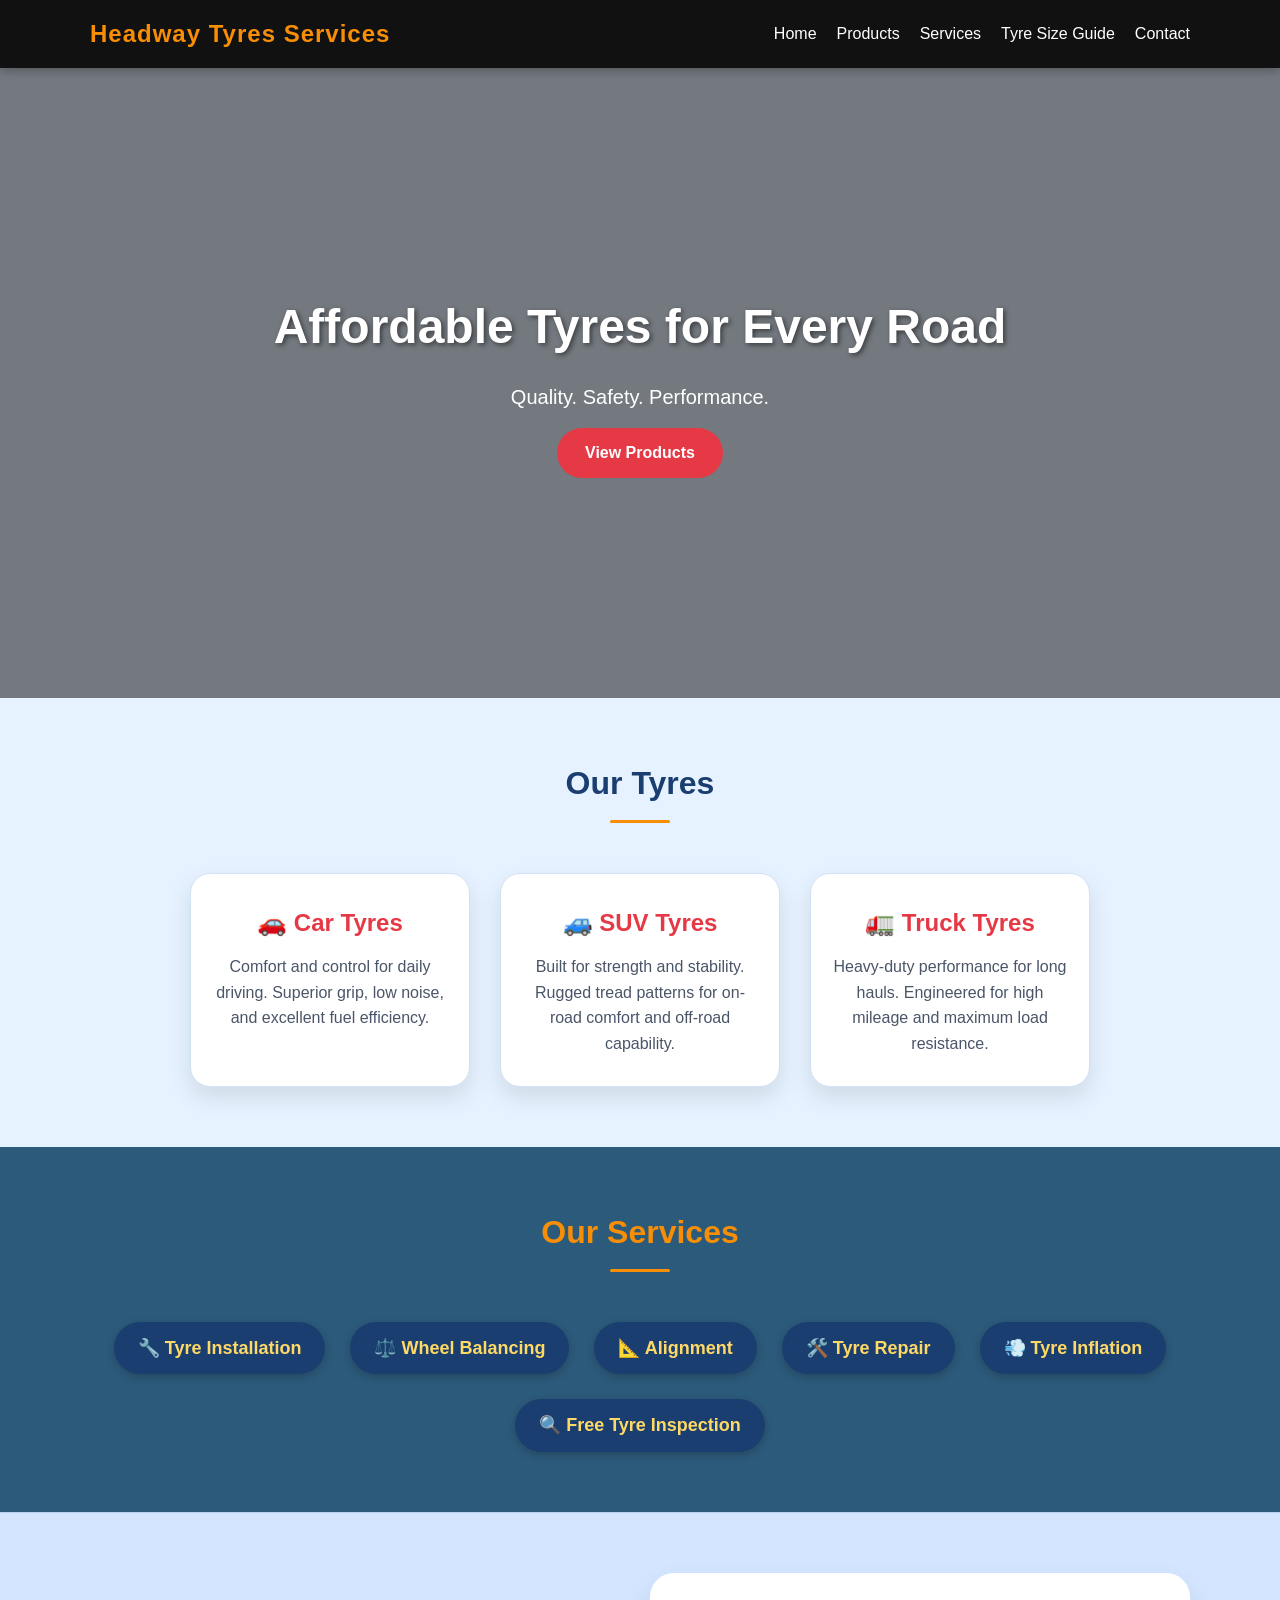
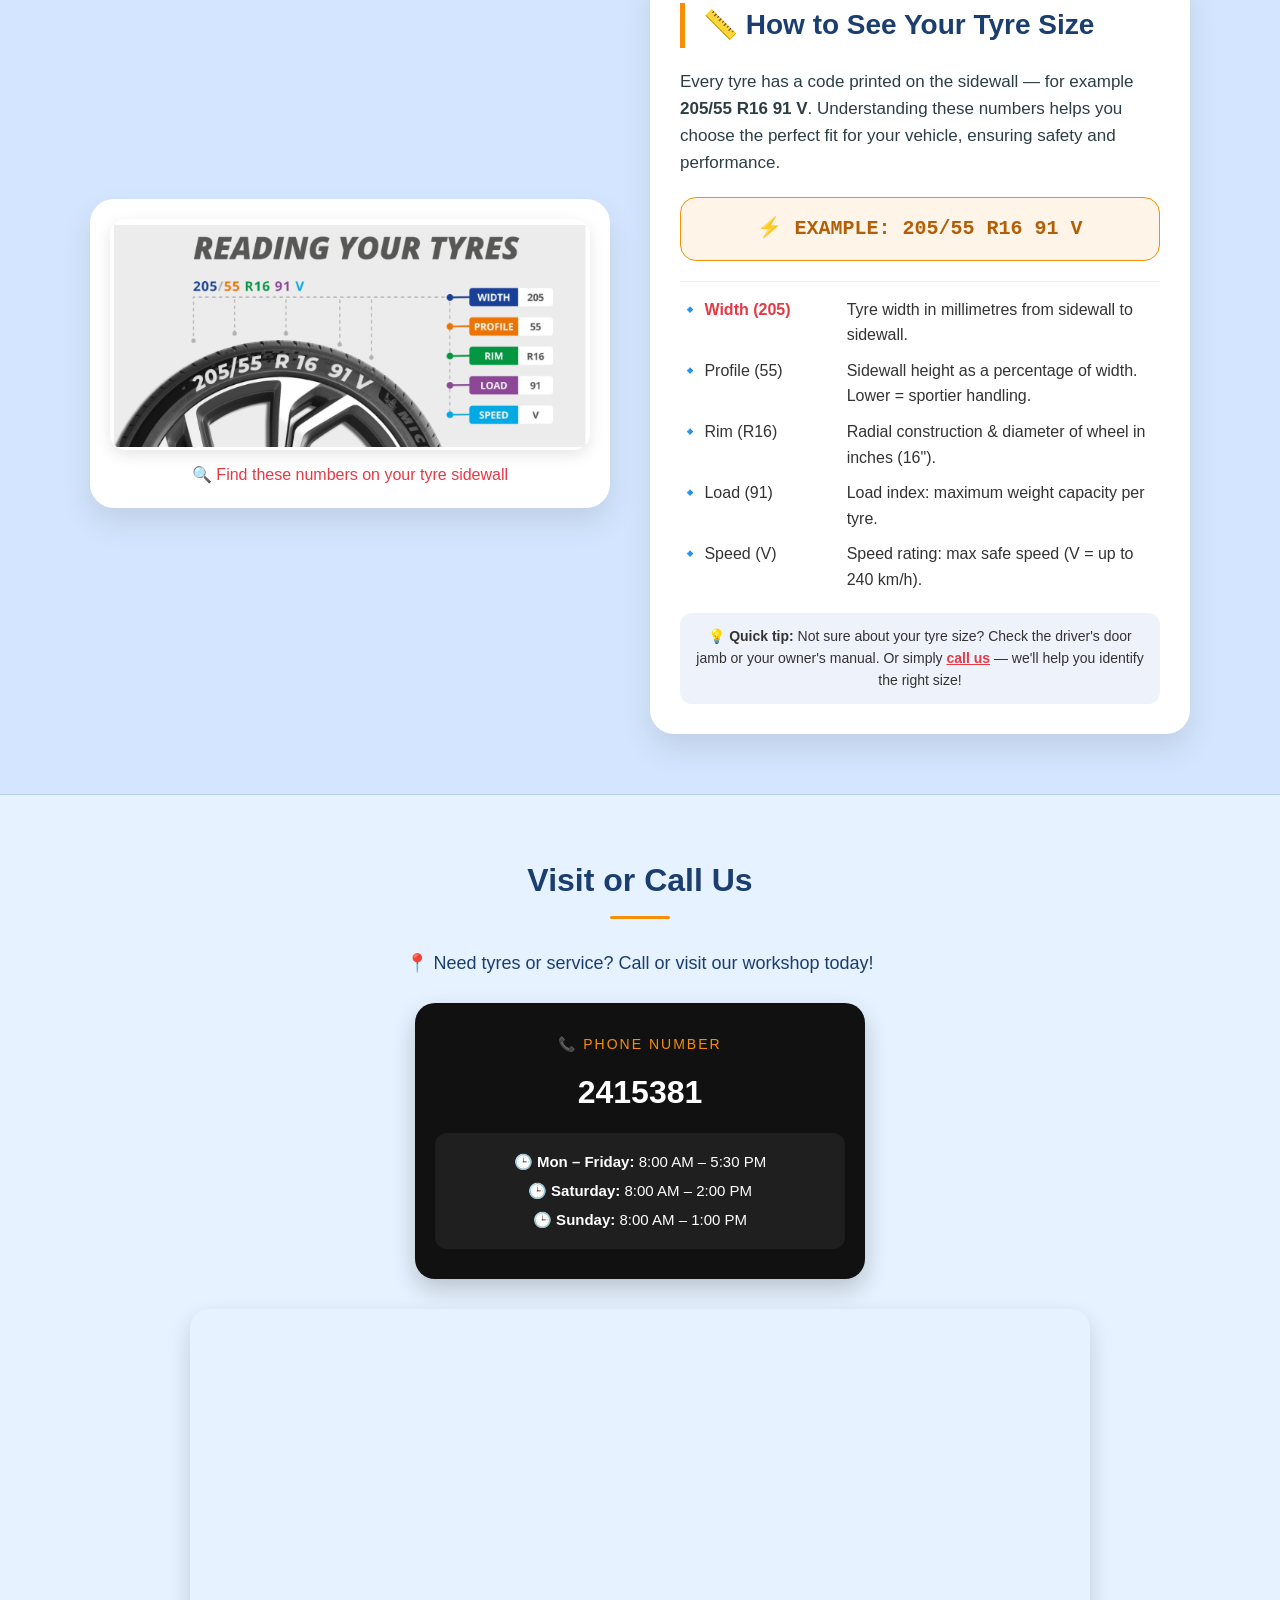
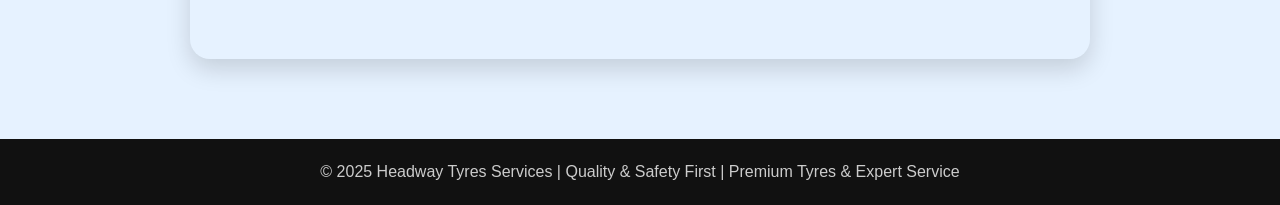
==== index.html @ e4b315f4 "commit" ====
<!DOCTYPE html>
<html lang="en">
<head>
    <meta charset="UTF-8">
    <meta name="viewport" content="width=device-width, initial-scale=1.0">
    <title>Headway Tyres Services | Tyre Size Guide</title>
    <style>
        * {
            margin: 0;
            padding: 0;
            box-sizing: border-box;
            font-family: 'Segoe UI', Arial, Helvetica, sans-serif;
        }

        body {
            line-height: 1.6;
            color: #333;
            background: #e6f2ff;  /* Light blue background for entire page */
        }

        /* Header */
        header {
            background: #111;
            color: #f78e06;
            padding: 15px 0;
            position: sticky;
            top: 0;
            z-index: 100;
            box-shadow: 0 2px 10px rgba(0,0,0,0.3);
        }

        .container {
            width: 90%;
            max-width: 1100px;
            margin: auto;
            display: flex;
            justify-content: space-between;
            align-items: center;
            flex-wrap: wrap;
        }

        .logo {
            font-size: 24px;
            letter-spacing: 1px;
        }

        nav ul {
            list-style: none;
            display: flex;
            gap: 20px;
            flex-wrap: wrap;
        }

        nav ul li a {
            color: #ffffff;
            text-decoration: none;
            font-weight: 500;
            transition: color 0.3s;
        }

        nav ul li a:hover {
            color: #f78e06;
        }

        /* Hero */
        .hero {
            background: linear-gradient(rgba(0,0,0,0.5), rgba(0,0,0,0.5)), url("https://images.unsplash.com/photo-1580273916550-e323be2ae537?ixlib=rb-4.0.3&auto=format&fit=crop&w=1600&q=80") no-repeat center/cover;
            height: 70vh;
            display: flex;
            align-items: center;
            justify-content: center;
            color: #fff;
            text-align: center;
        }

        .hero h2 {
            font-size: 48px;
            text-shadow: 2px 2px 5px rgba(0,0,0,0.5);
        }

        .hero p {
            margin: 15px 0;
            font-size: 20px;
        }

        .btn {
            display: inline-block;
            background: #e63946;
            color: #fff;
            padding: 12px 28px;
            text-decoration: none;
            border-radius: 40px;
            border: none;
            cursor: pointer;
            font-weight: bold;
            transition: background 0.3s, transform 0.2s;
        }

        .btn:hover {
            background: #c1121f;
            transform: scale(1.02);
        }

        /* Sections - now with light blue background by default */
        .section {
            padding: 60px 20px;
            text-align: center;
            background: #e6f2ff;  /* Light blue background for sections */
        }

        .section h2 {
            margin-bottom: 30px;
            font-size: 32px;
            position: relative;
            display: inline-block;
            color: #1a3e6f;
        }
        .section h2:after {
            content: '';
            display: block;
            width: 60px;
            height: 3px;
            background: #f78e06;
            margin: 10px auto 0;
            border-radius: 3px;
        }

        .dark {
            background: #2c5a7a;  /* Darker blue shade for services section */
            color: #f0f0f0;
        }
        .dark h2 {
            color: #f78e06;
        }
        .dark .services-list li {
            background: #1a3e6f;
            color: #ffd966;
        }

        /* Cards - white cards with subtle shadow on light blue */
        .cards {
            display: flex;
            justify-content: center;
            gap: 30px;
            flex-wrap: wrap;
            margin-top: 20px;
        }

        .card {
            background: #ffffff;
            padding: 30px 20px;
            width: 280px;
            border-radius: 20px;
            box-shadow: 0 10px 25px rgba(0,0,0,0.1);
            transition: transform 0.2s, box-shadow 0.3s;
        }
        .card:hover {
            transform: translateY(-8px);
            box-shadow: 0 15px 35px rgba(0,0,0,0.15);
        }
        .card h3 {
            color: #e63946;
            margin-bottom: 12px;
            font-size: 24px;
        }
        .card p {
            color: #4a5568;
        }

        /* Services list */
        .services-list {
            list-style: none;
            font-size: 18px;
            display: flex;
            flex-wrap: wrap;
            justify-content: center;
            gap: 25px;
            margin-top: 20px;
        }
        .services-list li {
            background: #1a3e6f;
            color: #f78e06;
            padding: 12px 24px;
            border-radius: 40px;
            font-weight: bold;
            box-shadow: 0 3px 8px rgba(0,0,0,0.2);
            transition: transform 0.2s, background 0.2s;
        }
        .services-list li:hover {
            transform: scale(1.05);
            background: #0e2a4a;
            color: #ffb347;
        }

        /* TYRE SIZE GUIDE SECTION */
        .tyre-guide {
            background: #d4e6ff;  /* Slightly different light blue for contrast */
            padding: 60px 20px;
            border-top: 1px solid #b8d0f0;
            border-bottom: 1px solid #b8d0f0;
        }
        .guide-container {
            max-width: 1100px;
            margin: 0 auto;
            display: flex;
            flex-wrap: wrap;
            align-items: center;
            justify-content: center;
            gap: 40px;
        }
        .guide-image {
            flex: 1;
            min-width: 280px;
            text-align: center;
            background: white;
            padding: 20px;
            border-radius: 24px;
            box-shadow: 0 15px 30px rgba(0,0,0,0.1);
            transition: all 0.3s;
        }
        .guide-image img {
            max-width: 100%;
            height: auto;
            border-radius: 16px;
            display: block;
            margin: 0 auto;
            box-shadow: 0 5px 15px rgba(0,0,0,0.1);
        }
        .guide-text {
            flex: 1;
            min-width: 280px;
            text-align: left;
            background: white;
            padding: 30px;
            border-radius: 24px;
            box-shadow: 0 15px 30px rgba(0,0,0,0.1);
        }
        .guide-text h3 {
            font-size: 28px;
            color: #1a3e6f;
            margin-bottom: 20px;
            border-left: 5px solid #f78e06;
            padding-left: 18px;
        }
        .guide-text p {
            margin-bottom: 20px;
            font-size: 17px;
            color: #2c3e44;
        }
        .tyre-example {
            background: #fef5e8;
            padding: 15px 20px;
            border-radius: 16px;
            margin: 20px 0;
            font-family: monospace;
            font-size: 20px;
            font-weight: bold;
            text-align: center;
            border: 1px solid #f78e06;
            color: #b45f06;
        }
        .code-detail {
            display: grid;
            grid-template-columns: 1fr 2fr;
            gap: 10px;
            font-size: 16px;
            margin-top: 15px;
            border-top: 1px solid #eee;
            padding-top: 15px;
        }
        .code-detail span:first-child {
            font-weight: 800;
            color: #e63946;
        }
        .info-note {
            background: #eef2fa;
            padding: 12px;
            border-radius: 12px;
            margin-top: 20px;
            font-size: 14px;
            text-align: center;
        }

        /* Contact section */
        .contact-text {
            font-size: 18px;
            margin-bottom: 25px;
            color: #1a3e6f;
        }
        .phone-box {
            background: #111;
            color: #fff;
            padding: 30px 20px;
            max-width: 450px;
            margin: 20px auto;
            border-radius: 20px;
            transition: 0.2s;
            box-shadow: 0 10px 25px rgba(0,0,0,0.2);
        }
        .phone-label {
            font-size: 14px;
            text-transform: uppercase;
            color: #f78e06;
            letter-spacing: 2px;
        }
        .phone-number {
            font-size: 32px;
            font-weight: bold;
            margin: 12px 0;
        }
        .phone-number a {
            color: #fff;
            text-decoration: none;
            transition: color 0.2s;
        }
        .phone-number a:hover {
            color: #f78e06;
        }
        .hours-box {
            background: #1f1f1f;
            padding: 12px;
            border-radius: 12px;
            margin-top: 15px;
        }
        .hours-box p {
            margin: 5px 0;
            font-size: 15px;
        }
        .map-container {
            max-width: 900px;
            margin: 30px auto 0;
            border-radius: 20px;
            overflow: hidden;
            box-shadow: 0 10px 25px rgba(0,0,0,0.15);
        }
        .map-container iframe {
            width: 100%;
            height: 350px;
            border: 0;
            display: block;
        }

        /* Footer */
        footer {
            background: #111;
            color: #ccc;
            text-align: center;
            padding: 20px 0;
            margin-top: 20px;
        }

        /* Responsive */
        @media (max-width: 768px) {
            .container {
                flex-direction: column;
                gap: 10px;
            }
            nav ul {
                justify-content: center;
                margin-top: 5px;
            }
            .hero h2 {
                font-size: 32px;
            }
            .guide-container {
                flex-direction: column;
            }
            .guide-text, .guide-image {
                width: 100%;
            }
            .phone-number {
                font-size: 26px;
            }
            .section h2 {
                font-size: 28px;
            }
        }

        /* Additional styling for product cards to ensure they pop on light blue */
        .card {
            background: #ffffff;
            border: 1px solid #d0e2f5;
        }
        
        /* Products section specific */
        #products {
            background: #e6f2ff;
        }
        
        /* Contact section background */
        #contact {
            background: #e6f2ff;
        }
    </style>
</head>
<body>

    <!-- Header -->
    <header>
        <div class="container">
            <h1 class="logo">Headway Tyres Services</h1>
            <nav>
                <ul>
                    <li><a href="#home">Home</a></li>
                    <li><a href="#products">Products</a></li>
                    <li><a href="#services">Services</a></li>
                    <li><a href="#tyre-guide">Tyre Size Guide</a></li>
                    <li><a href="#contact">Contact</a></li>
                </ul>
            </nav>
        </div>
    </header>

    <!-- Hero Section -->
    <section id="home" class="hero">
        <div class="hero-content">
            <h2>Affordable Tyres for Every Road</h2>
            <p>Quality. Safety. Performance.</p>
            <a href="#products" class="btn">View Products</a>
        </div>
    </section>

    <!-- Products -->
    <section id="products" class="section">
        <h2>Our Tyres</h2>
        <div class="cards">
            <div class="card">
                <h3>🚗 Car Tyres</h3>
                <p>Comfort and control for daily driving. Superior grip, low noise, and excellent fuel efficiency.</p>
            </div>
            <div class="card">
                <h3>🚙 SUV Tyres</h3>
                <p>Built for strength and stability. Rugged tread patterns for on-road comfort and off-road capability.</p>
            </div>
            <div class="card">
                <h3>🚛 Truck Tyres</h3>
                <p>Heavy-duty performance for long hauls. Engineered for high mileage and maximum load resistance.</p>
            </div>
        </div>
    </section>

    <!-- Services -->
    <section id="services" class="section dark">
        <h2>Our Services</h2>
        <ul class="services-list">
            <li>🔧 Tyre Installation</li>
            <li>⚖️ Wheel Balancing</li>
            <li>📐 Alignment</li>
            <li>🛠️ Tyre Repair</li>
            <li>💨 Tyre Inflation</li>
            <li>🔍 Free Tyre Inspection</li>
        </ul>
    </section>

    <!-- HOW TO READ TYRE SIZE (with PNG illustration) -->
    <section id="tyre-guide" class="tyre-guide">
        <div class="guide-container">
            <!-- Left side: the PNG image from reading-tyre-numbers.png -->
            <div class="guide-image">
                <img src="reading-tyre-numbers.png" alt="How to read tyre size diagram showing 205/55 R16 91 V" style="max-width:100%; border-radius:16px;">
                <p style="margin-top:12px; font-weight:500; color:#e63946;">🔍 Find these numbers on your tyre sidewall</p>
            </div>
            <!-- Right side: explanatory text about tyre size -->
            <div class="guide-text">
                <h3>📏 How to See Your Tyre Size</h3>
                <p>Every tyre has a code printed on the sidewall — for example <strong>205/55 R16 91 V</strong>. Understanding these numbers helps you choose the perfect fit for your vehicle, ensuring safety and performance.</p>
                <div class="tyre-example">
                    ⚡ EXAMPLE: 205/55 R16 91 V
                </div>
                <div class="code-detail">
                    <span>🔹 Width (205)</span> <span>Tyre width in millimetres from sidewall to sidewall.</span>
                    <span>🔹 Profile (55)</span> <span>Sidewall height as a percentage of width. Lower = sportier handling.</span>
                    <span>🔹 Rim (R16)</span> <span>Radial construction & diameter of wheel in inches (16").</span>
                    <span>🔹 Load (91)</span> <span>Load index: maximum weight capacity per tyre.</span>
                    <span>🔹 Speed (V)</span> <span>Speed rating: max safe speed (V = up to 240 km/h).</span>
                </div>
                <div class="info-note">
                    💡 <strong>Quick tip:</strong> Not sure about your tyre size? Check the driver's door jamb or your owner's manual. Or simply <a href="#contact" style="color:#e63946; font-weight:bold;">call us</a> — we'll help you identify the right size!
                </div>
            </div>
        </div>
    </section>

    <!-- Contact Section (Enhanced with map and phone) -->
    <section id="contact" class="section">
        <h2>Visit or Call Us</h2>
        <p class="contact-text">
            📍 Need tyres or service? Call or visit our workshop today!
        </p>

        <div class="phone-box">
            <p class="phone-label">📞 Phone Number</p>
            <p class="phone-number">
                <a href="tel:76045231">2415381
                
                </a>
            </p>
            <div class="hours-box">
                <p><strong>🕒 Mon – Friday:</strong> 8:00 AM – 5:30 PM</p>
                <p><strong>🕒 Saturday:</strong> 8:00 AM – 2:00 PM</p>
                <p><strong>🕒 Sunday:</strong> 8:00 AM – 1:00 PM</p>
            </div>
        </div>

        <!-- Google Map (original location) -->
        <div class="map-container">
            <iframe 
                src="https://www.google.com/maps/embed?pb=!1m18!1m12!1m3!1d3685.889266073184!2d27.4999277!3d-21.1670416!2m3!1f0!2f0!3f0!3m2!1i1024!2i768!4f13.1!3m3!1m2!1s0x1eb469004ba751d9%3A0xcfc2a27cd5bffd68!2sHeadway%20Tyre%20Services!5e0!3m2!1sen!2sbw!4v1700000000000!5m2!1sen!2sbw"
                allowfullscreen=""
                loading="lazy"
                title="Headway Tyres Location">
            </iframe>
        </div>
    </section>

    <!-- Footer -->
    <footer>
        <p>© 2025 Headway Tyres Services | Quality & Safety First | Premium Tyres & Expert Service</p>
    </footer>

    <!-- Smooth scrolling for anchor links -->
    <script>
        document.querySelectorAll('a[href^="#"]').forEach(anchor => {
            anchor.addEventListener('click', function(e) {
                const targetId = this.getAttribute('href');
                if(targetId === "#" || targetId === "") return;
                const targetElement = document.querySelector(targetId);
                if(targetElement) {
                    e.preventDefault();
                    targetElement.scrollIntoView({
                        behavior: 'smooth',
                        block: 'start'
                    });
                }
            });
        });

        // Add lazy loading for images
        if('loading' in HTMLImageElement.prototype) {
            const images = document.querySelectorAll('img');
            images.forEach(img => {
                if(!img.hasAttribute('loading')) {
                    img.setAttribute('loading', 'lazy');
                }
            });
        }
    </script>
</body>
</html>
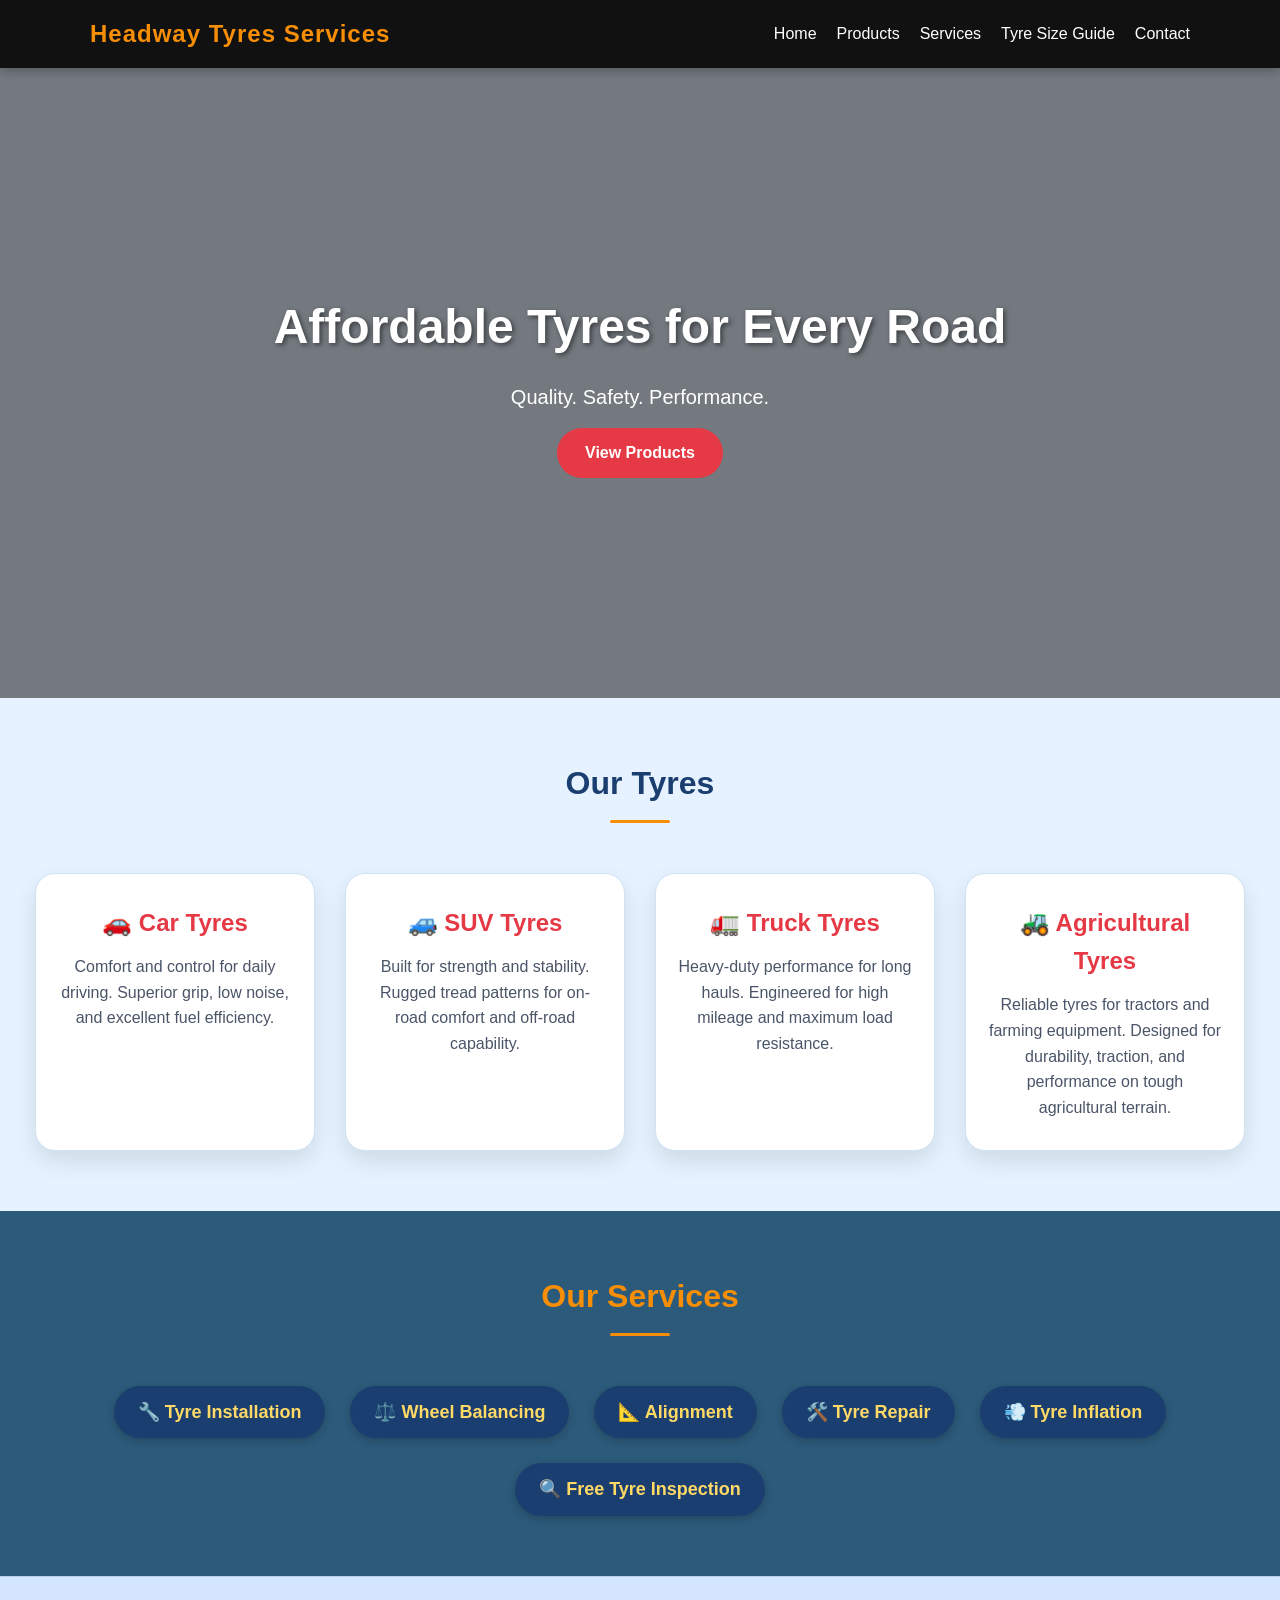
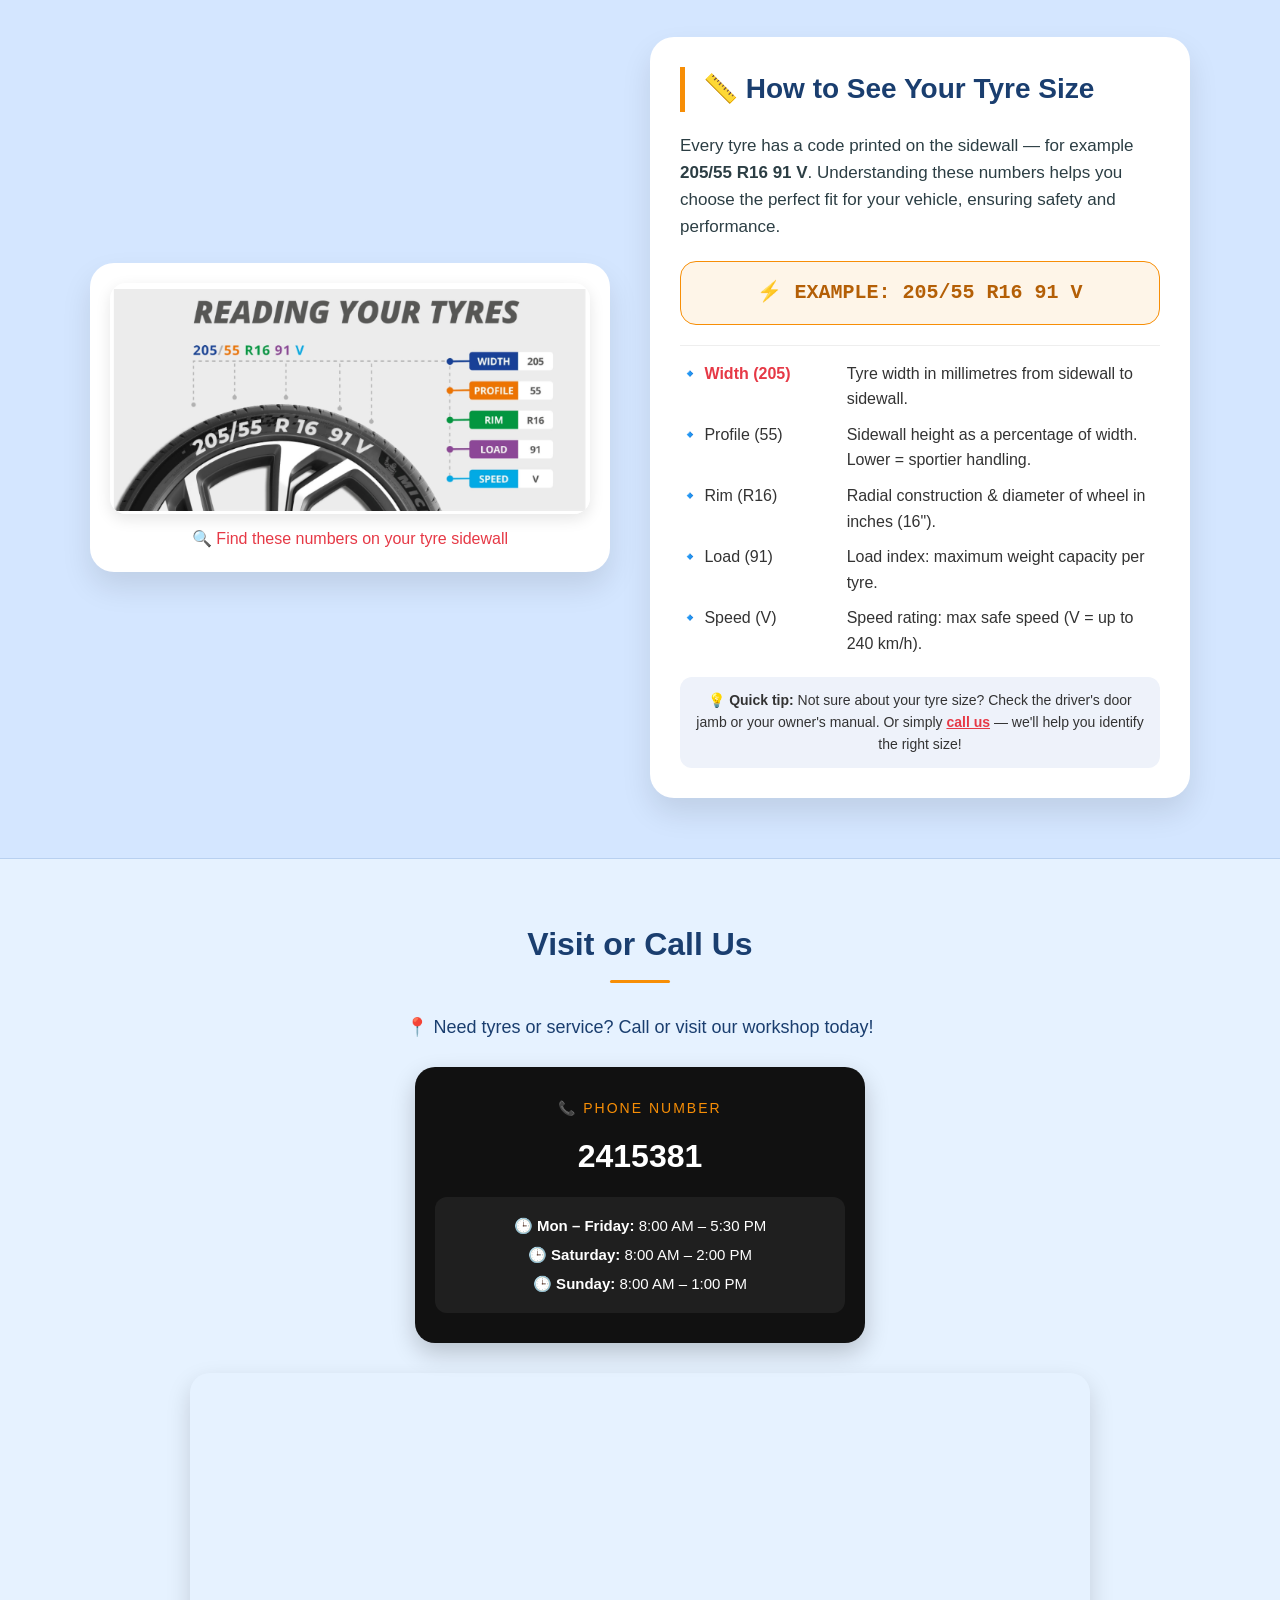
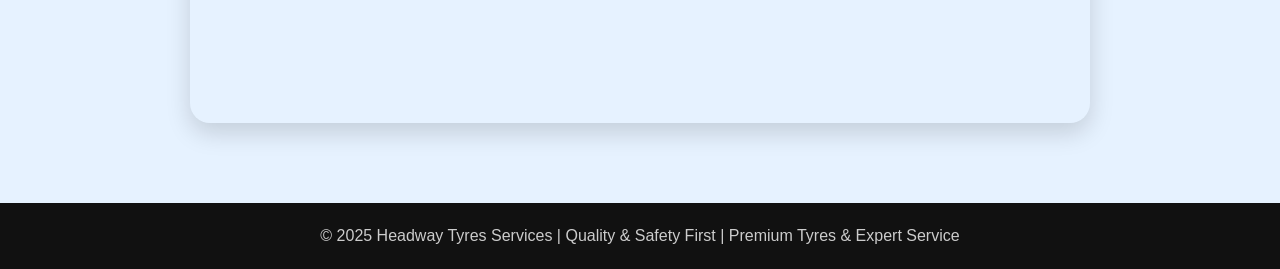
==== commit 48475b8b: "commit" ====
--- a/index.html
+++ b/index.html
@@ -436,6 +436,10 @@
                 <h3>🚛 Truck Tyres</h3>
                 <p>Heavy-duty performance for long hauls. Engineered for high mileage and maximum load resistance.</p>
             </div>
+            <div class="card">
+    <h3>🚜 Agricultural Tyres</h3>
+    <p>Reliable tyres for tractors and farming equipment. Designed for durability, traction, and performance on tough agricultural terrain.</p>
+</div>
         </div>
     </section>
 
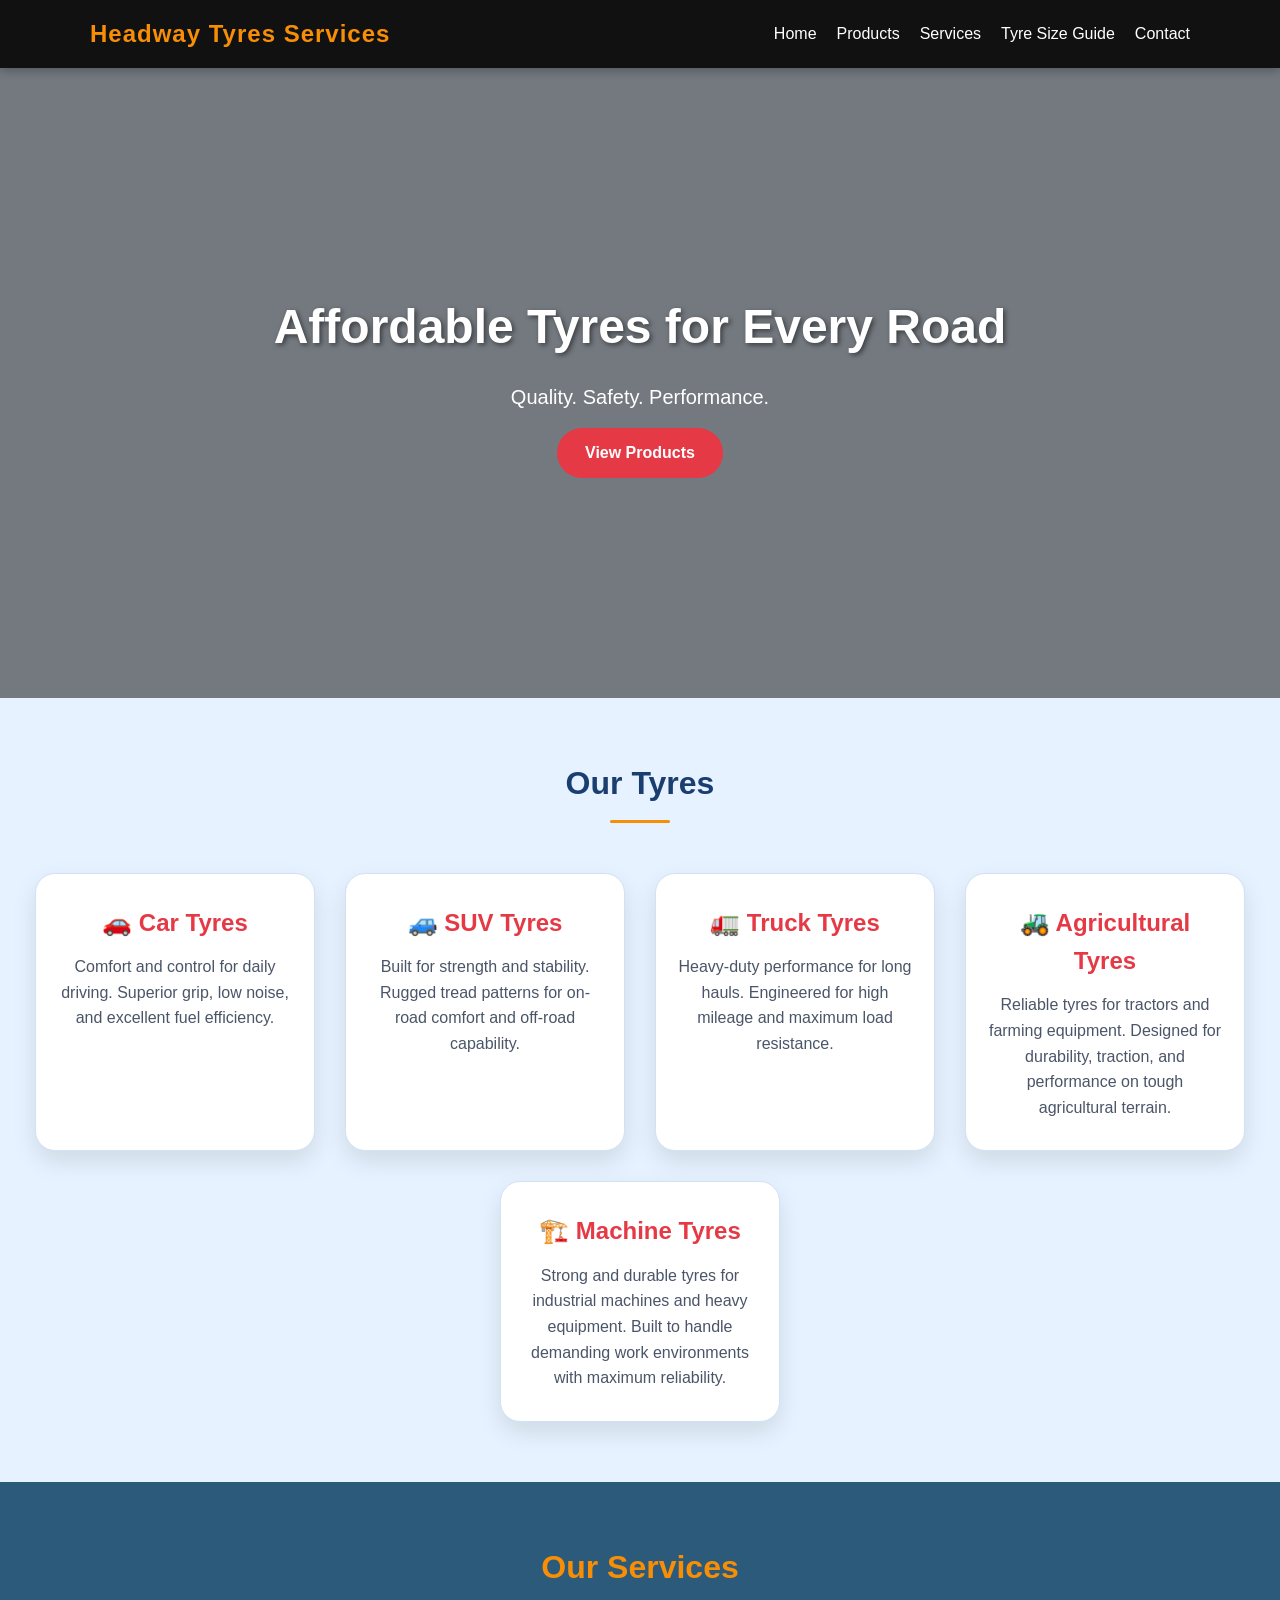
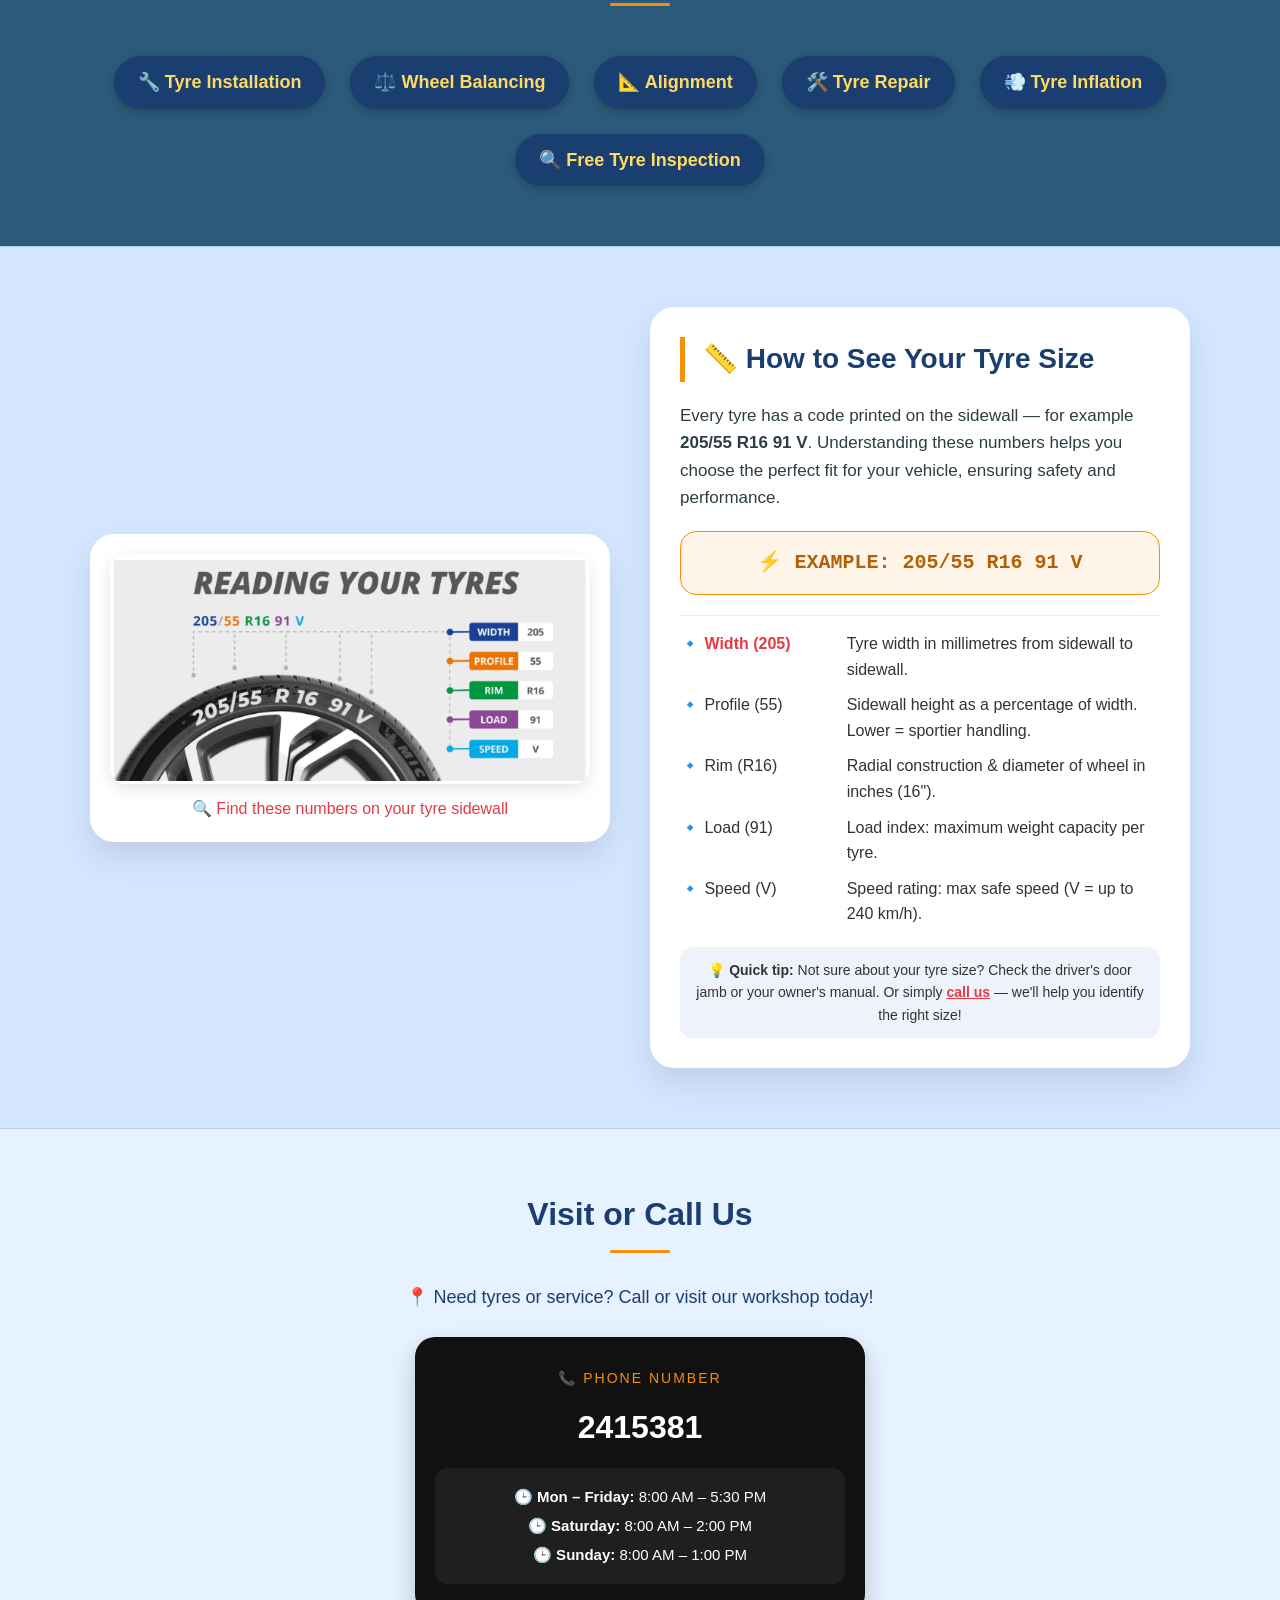
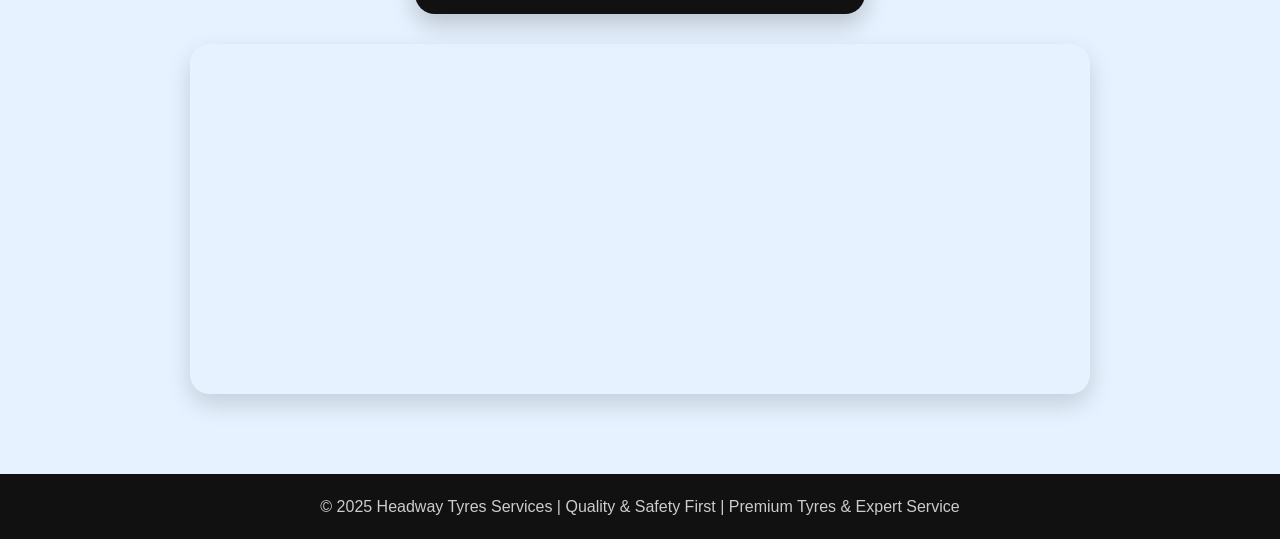
==== commit 47d1a65c: "commit" ====
--- a/index.html
+++ b/index.html
@@ -439,6 +439,10 @@
             <div class="card">
     <h3>🚜 Agricultural Tyres</h3>
     <p>Reliable tyres for tractors and farming equipment. Designed for durability, traction, and performance on tough agricultural terrain.</p>
+</div>
+<div class="card">
+    <h3>🏗️ Machine Tyres</h3>
+    <p>Strong and durable tyres for industrial machines and heavy equipment. Built to handle demanding work environments with maximum reliability.</p>
 </div>
         </div>
     </section>
